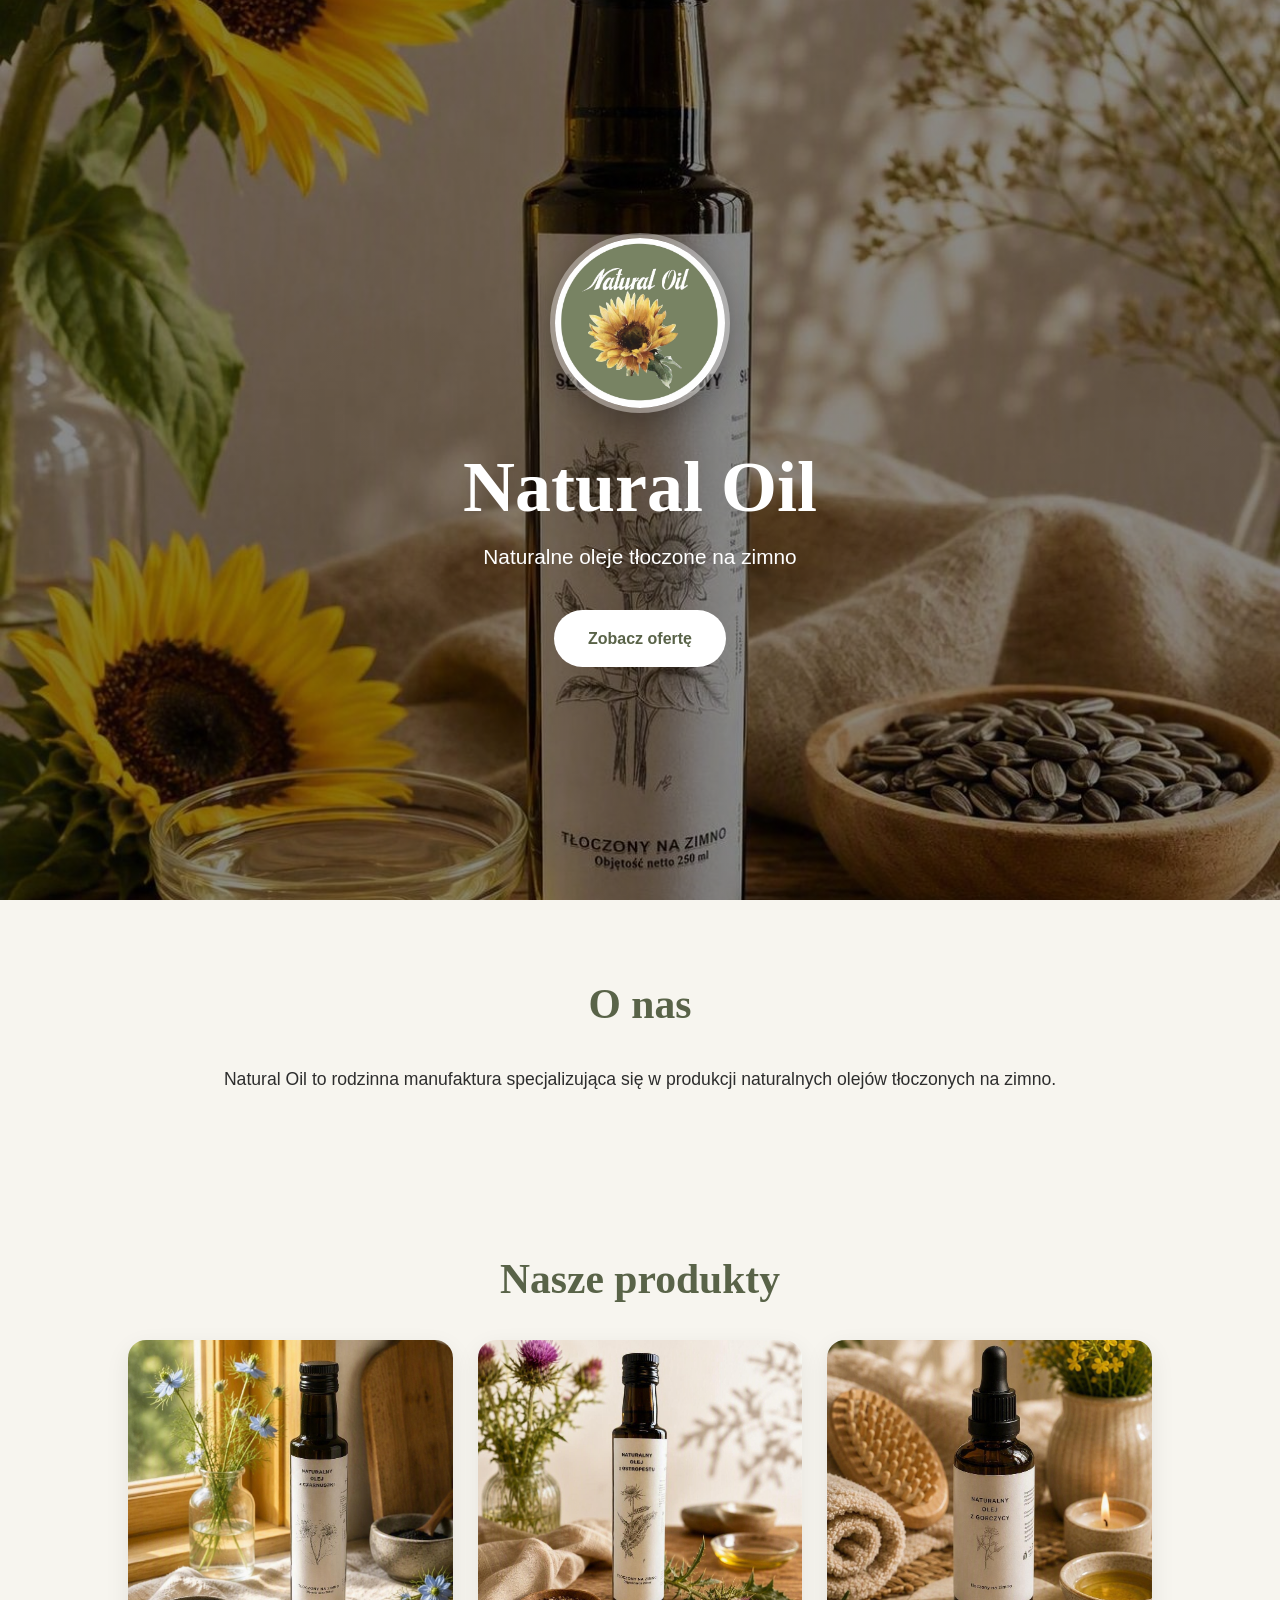
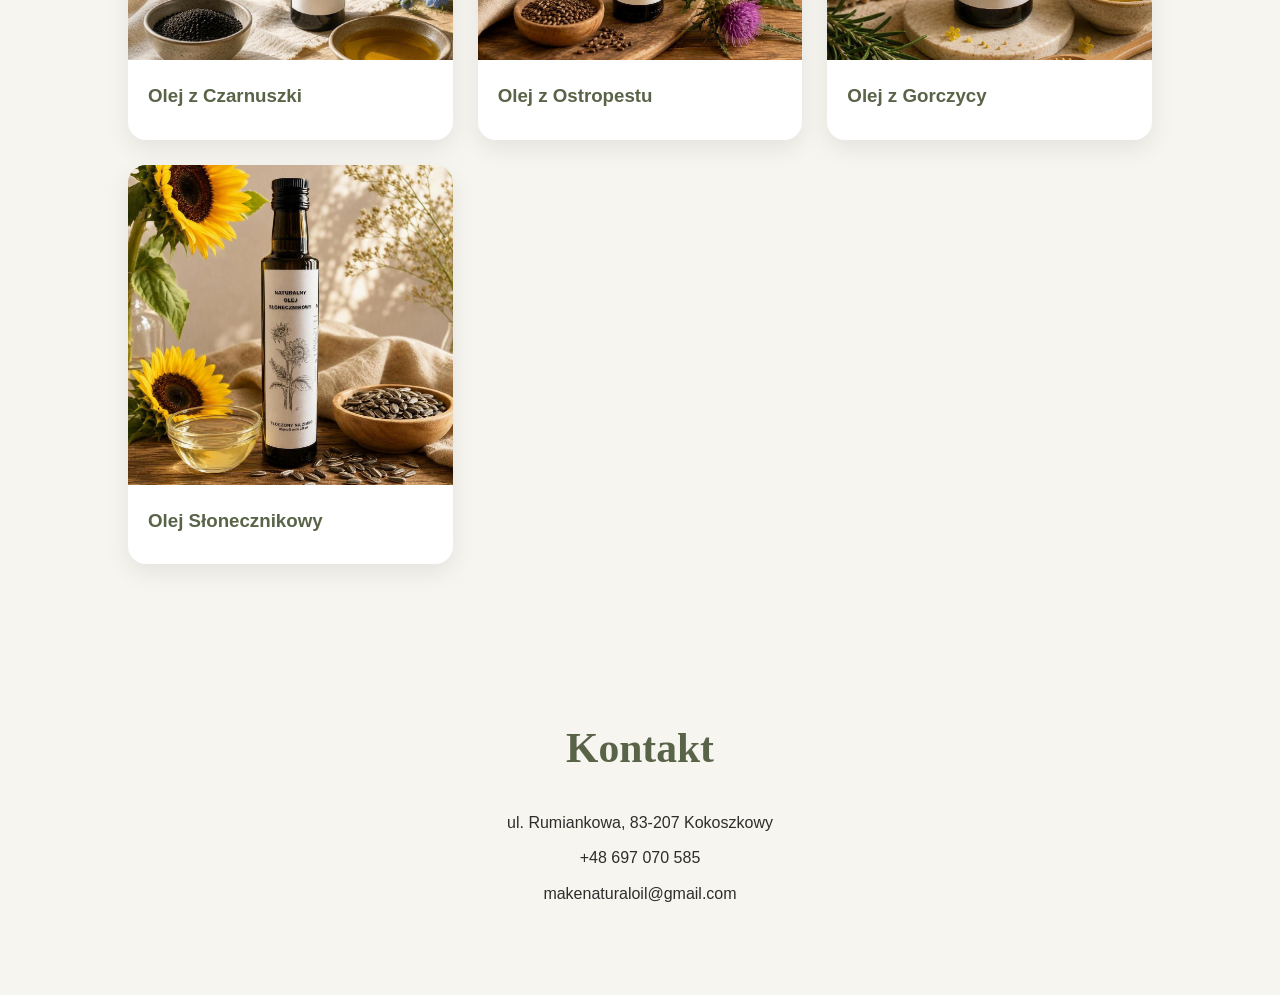
==== index.html @ 24e619bf "Add files via upload Pierwsza wersja strony olejarni" ====
<!DOCTYPE html>
<html lang="pl">
<head>
<meta charset="UTF-8">
<meta name="viewport" content="width=device-width, initial-scale=1.0">
<title>Natural Oil</title>
<link rel="stylesheet" href="style.css">
</head>
<body>

<header>
    <div class="hero">
        <img src="Logo/Logo.jpg" class="hero-logo" alt="Natural Oil">
        <h1>Natural Oil</h1>
        <p>Naturalne oleje tłoczone na zimno</p>
        <a class="btn" href="https://allegro.pl/uzytkownik/JarekGlazer" target="_blank">Zobacz ofertę</a>
    </div>
</header>

<section>
    <h2 class="title">O nas</h2>
    <div class="about">
        Natural Oil to rodzinna manufaktura specjalizująca się w produkcji naturalnych olejów tłoczonych na zimno.
    </div>
</section>

<section>
    <h2 class="title">Nasze produkty</h2>

    <div class="products">

        <a href="Produkty/czarnuszka.html" class="product-link">
            <div class="card">
                <img src="Zdjecia_produktow/Czarnuszka_250.JPG" alt="Olej z Czarnuszki">
                <div class="card-content">
                    <h3>Olej z Czarnuszki</h3>
                </div>
            </div>
        </a>

        <a href="Produkty/ostropest.html" class="product-link">
            <div class="card">
                <img src="Zdjecia_produktow/ostropest_250.JPG" alt="Olej z Ostropestu">
                <div class="card-content">
                    <h3>Olej z Ostropestu</h3>
                </div>
            </div>
        </a>

        <a href="Produkty/gorczyca.html" class="product-link">
            <div class="card">
                <img src="Zdjecia_produktow/Gorczyca_250.JPG" alt="Olej z Gorczycy">
                <div class="card-content">
                    <h3>Olej z Gorczycy</h3>                    
                </div>
            </div>
        </a>

        <a href="Produkty/slonecznik.html" class="product-link">
            <div class="card">
                <img src="Zdjecia_produktow/slonecznik_250.JPG" alt="Olej Słonecznikowy">
                <div class="card-content">
                    <h3>Olej Słonecznikowy</h3>                    
                </div>
            </div>
        </a>

    </div>
</section>

<section class="contact">
    <h2 class="title">Kontakt</h2>
    <p>ul. Rumiankowa, 83-207 Kokoszkowy</p>
    <p>+48 697 070 585</p>
    <p>makenaturaloil@gmail.com</p>
</section>

</body>
</html>
---- style.css ----
/* Natural Oil - style.css */

:root {
    --green: #87906d;
    --green-dark: #596348;
    --cream: #f7f5ef;
    --text: #2d2d2d;
    --white: #ffffff;
    --footer: #48533b;
}

* {
    margin: 0;
    padding: 0;
    box-sizing: border-box;
}

html {
    scroll-behavior: smooth;
}

body {
    font-family: "Inter", Arial, sans-serif;
    background: var(--cream);
    color: var(--text);
    line-height: 1.7;
}

header {
    min-height: 100vh;
    background:
        linear-gradient(rgba(0, 0, 0, 0.45), rgba(0, 0, 0, 0.45)),
        url("Zdjecia_produktow/slonecznik_250.JPG") center / cover no-repeat;
    display: flex;
    align-items: center;
    justify-content: center;
    padding: 40px 20px;
    color: var(--white);
    text-align: center;
}

.hero {
    width: 100%;
    max-width: 900px;
}

.hero-logo {
    width: 180px;
    height: 180px;
    margin-bottom: 25px;
    object-fit: cover;
    border: 5px solid rgba(255, 255, 255, 0.35);
    border-radius: 50%;
    box-shadow: 0 10px 30px rgba(0, 0, 0, 0.25);
}

.hero h1 {
    margin-bottom: 10px;
    font-family: "Playfair Display", Georgia, serif;
    font-size: 4.5rem;
    line-height: 1.15;
}

.hero p {
    margin-bottom: 35px;
    font-size: 1.3rem;
}

.btn {
    display: inline-block;
    padding: 15px 34px;
    border-radius: 40px;
    background: var(--white);
    color: var(--green-dark);
    font-weight: 600;
    text-decoration: none;
    transition: transform 0.25s ease, box-shadow 0.25s ease;
}

.btn:hover,
.btn:focus-visible {
    transform: translateY(-3px);
    box-shadow: 0 10px 24px rgba(0, 0, 0, 0.18);
}

section {
    padding: 80px 10%;
}

.title {
    margin-bottom: 35px;
    color: var(--green-dark);
    font-family: "Playfair Display", Georgia, serif;
    font-size: 2.6rem;
    line-height: 1.2;
    text-align: center;
}

.about {
    max-width: 900px;
    margin: 0 auto;
    font-size: 1.1rem;
    text-align: center;
}

.products {
    display: grid;
    grid-template-columns: repeat(auto-fit, minmax(240px, 1fr));
    gap: 25px;
    max-width: 1300px;
    margin: 0 auto;
}

.card {
    overflow: hidden;
    border-radius: 18px;
    background: var(--white);
    box-shadow: 0 8px 24px rgba(0, 0, 0, 0.08);
    transition: transform 0.25s ease, box-shadow 0.25s ease;
}

.card:hover {
    transform: translateY(-5px);
    box-shadow: 0 14px 32px rgba(0, 0, 0, 0.12);
}

.card img {
    display: block;
    width: 100%;
    height: 320px;
    object-fit: cover;
}

.card > div,
.card-content {
    padding: 20px;
}

.card h3 {
    margin-bottom: 8px;
    color: var(--green-dark);
}

.shop {
    background: var(--green);
    color: var(--white);
    text-align: center;
}

.shop .title {
    color: var(--white);
}

.shop p {
    margin-bottom: 25px;
}

.contact {
    text-align: center;
}

.contact p {
    margin-bottom: 8px;
}

footer {
    padding: 22px;
    background: var(--footer);
    color: var(--white);
    text-align: center;
}

@media (max-width: 768px) {
    header {
        min-height: 85vh;
    }

    .hero-logo {
        width: 130px;
        height: 130px;
    }

    .hero h1 {
        font-size: 3rem;
    }

    .hero p {
        font-size: 1.05rem;
    }

    section {
        padding: 60px 7%;
    }

    .title {
        font-size: 2rem;
    }

    .card img {
        height: 280px;
    }
}
.product-link {
text-decoration: none;
color: inherit;
display: block;
}
.product-link:hover {
color: inherit;
}
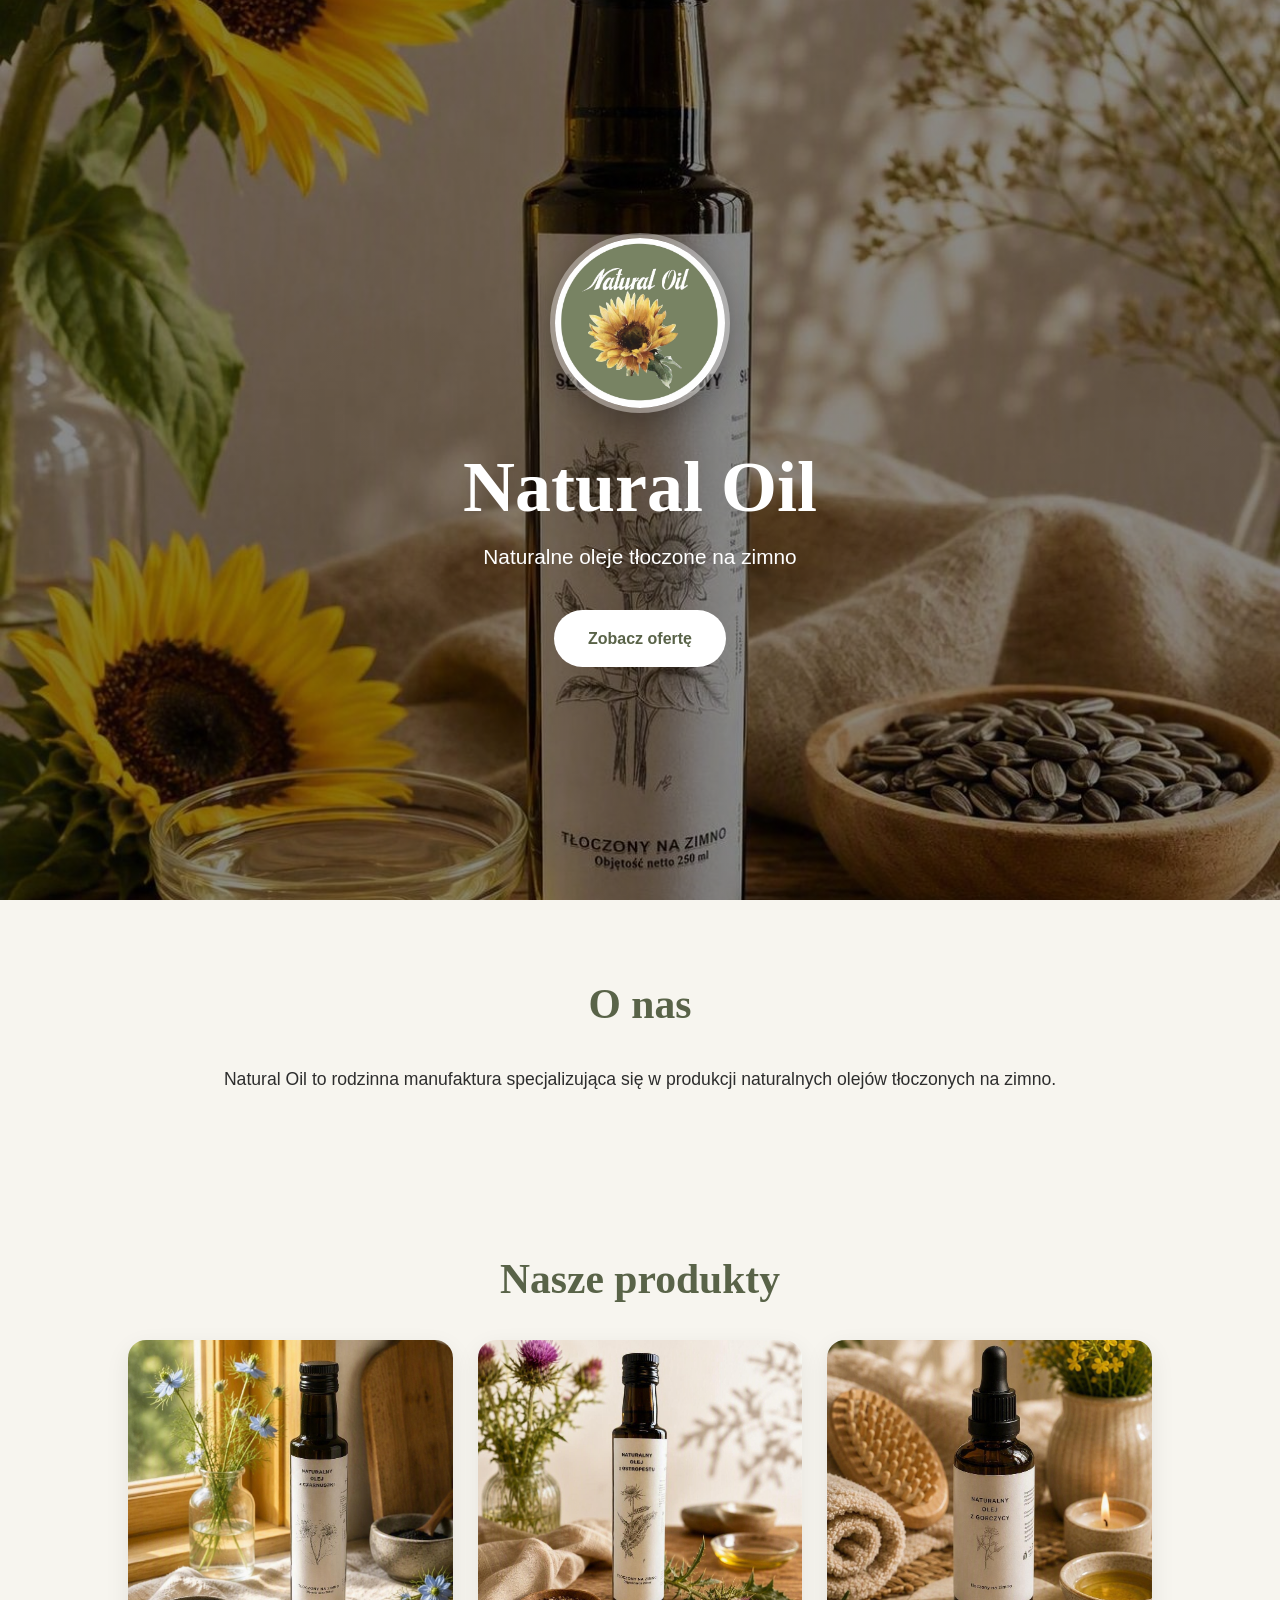
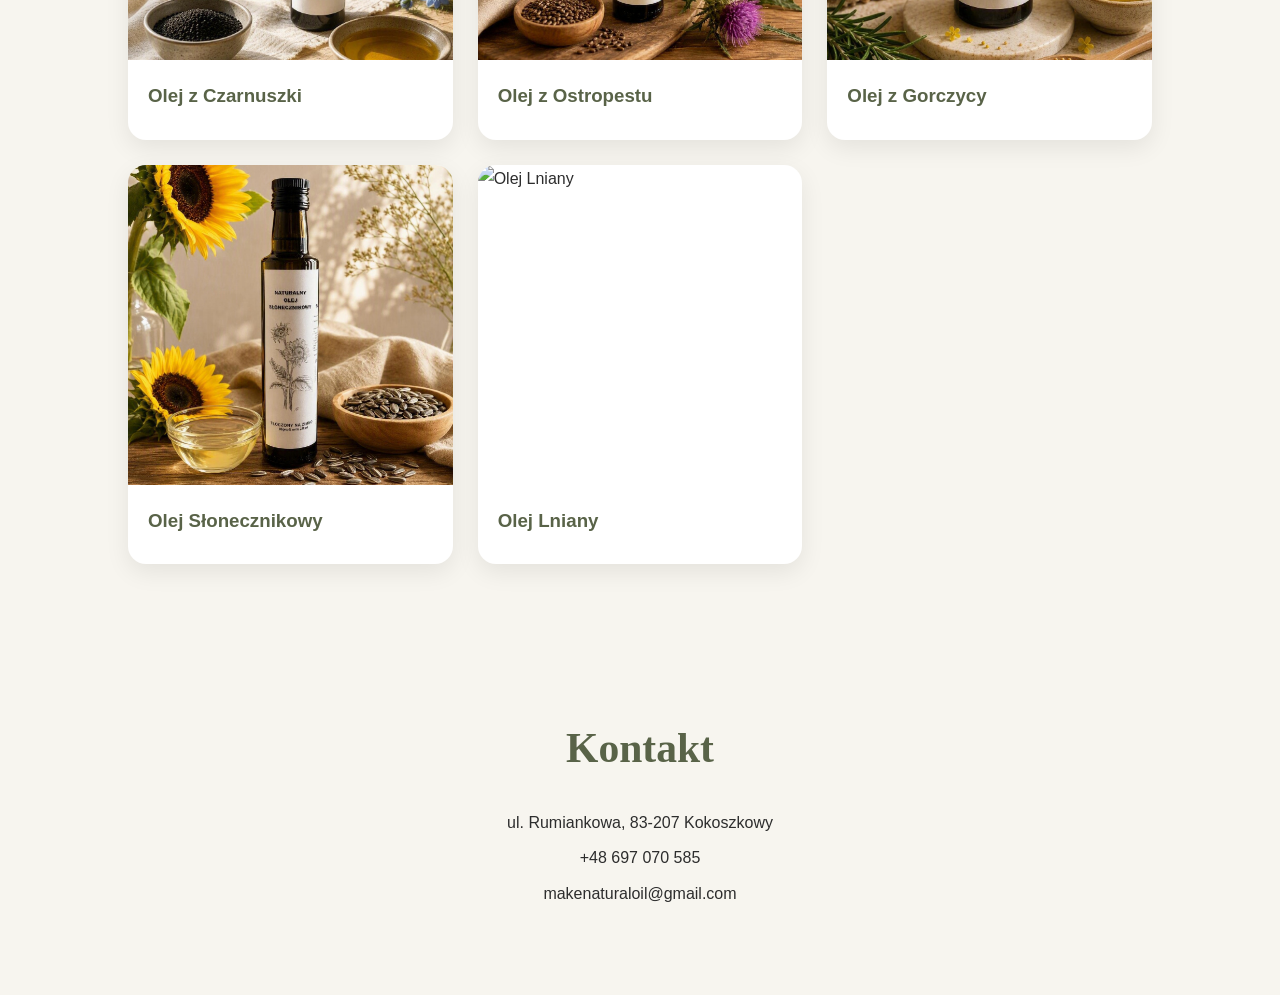
==== commit 38ca4728: "dodano olej lniany" ====
--- a/index.html
+++ b/index.html
@@ -7,28 +7,23 @@
 <link rel="stylesheet" href="style.css">
 </head>
 <body>
-
 <header>
     <div class="hero">
         <img src="Logo/Logo.jpg" class="hero-logo" alt="Natural Oil">
         <h1>Natural Oil</h1>
         <p>Naturalne oleje tłoczone na zimno</p>
-        <a class="btn" href="https://allegro.pl/uzytkownik/JarekGlazer" target="_blank">Zobacz ofertę</a>
+        <a class="btn" href="https://allegro.pl/uzytkownik/JarekGlazer" target="_blank" rel="noopener noreferrer">Zobacz ofertę</a>
     </div>
 </header>
-
 <section>
     <h2 class="title">O nas</h2>
     <div class="about">
         Natural Oil to rodzinna manufaktura specjalizująca się w produkcji naturalnych olejów tłoczonych na zimno.
     </div>
 </section>
-
 <section>
     <h2 class="title">Nasze produkty</h2>
-
     <div class="products">
-
         <a href="Produkty/czarnuszka.html" class="product-link">
             <div class="card">
                 <img src="Zdjecia_produktow/Czarnuszka_250.JPG" alt="Olej z Czarnuszki">
@@ -37,7 +32,6 @@
                 </div>
             </div>
         </a>
-
         <a href="Produkty/ostropest.html" class="product-link">
             <div class="card">
                 <img src="Zdjecia_produktow/ostropest_250.JPG" alt="Olej z Ostropestu">
@@ -46,34 +40,37 @@
                 </div>
             </div>
         </a>
-
         <a href="Produkty/gorczyca.html" class="product-link">
             <div class="card">
                 <img src="Zdjecia_produktow/Gorczyca_250.JPG" alt="Olej z Gorczycy">
                 <div class="card-content">
-                    <h3>Olej z Gorczycy</h3>                    
+                    <h3>Olej z Gorczycy</h3>
                 </div>
             </div>
         </a>
-
         <a href="Produkty/slonecznik.html" class="product-link">
             <div class="card">
                 <img src="Zdjecia_produktow/slonecznik_250.JPG" alt="Olej Słonecznikowy">
                 <div class="card-content">
-                    <h3>Olej Słonecznikowy</h3>                    
+                    <h3>Olej Słonecznikowy</h3>
                 </div>
             </div>
         </a>
-
+        <a href="Produkty/len.html" class="product-link">
+            <div class="card">
+                <img src="Zdjecia_produktow/Len_250.jpg" alt="Olej Lniany">
+                <div class="card-content">
+                    <h3>Olej Lniany</h3>
+                </div>
+            </div>
+        </a>
     </div>
 </section>
-
 <section class="contact">
     <h2 class="title">Kontakt</h2>
     <p>ul. Rumiankowa, 83-207 Kokoszkowy</p>
     <p>+48 697 070 585</p>
     <p>makenaturaloil@gmail.com</p>
 </section>
-
 </body>
-</html>+</html>
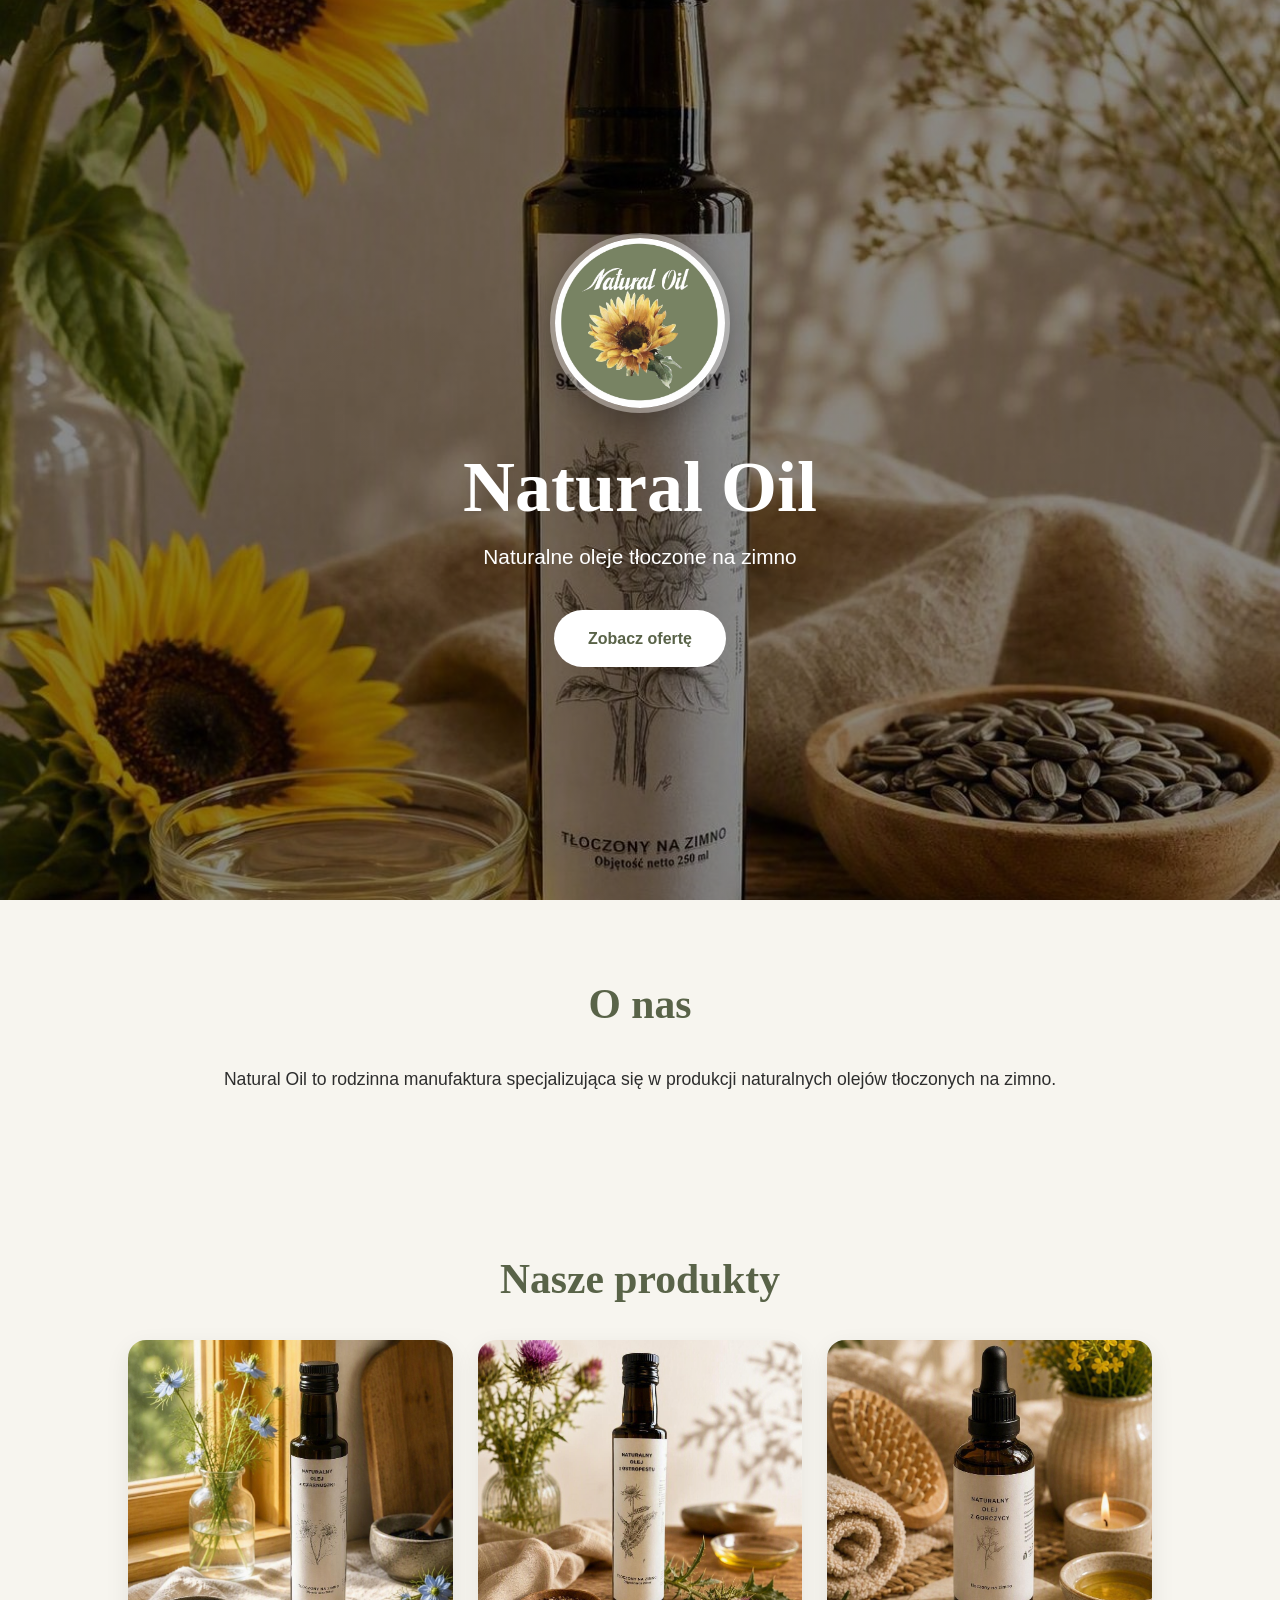
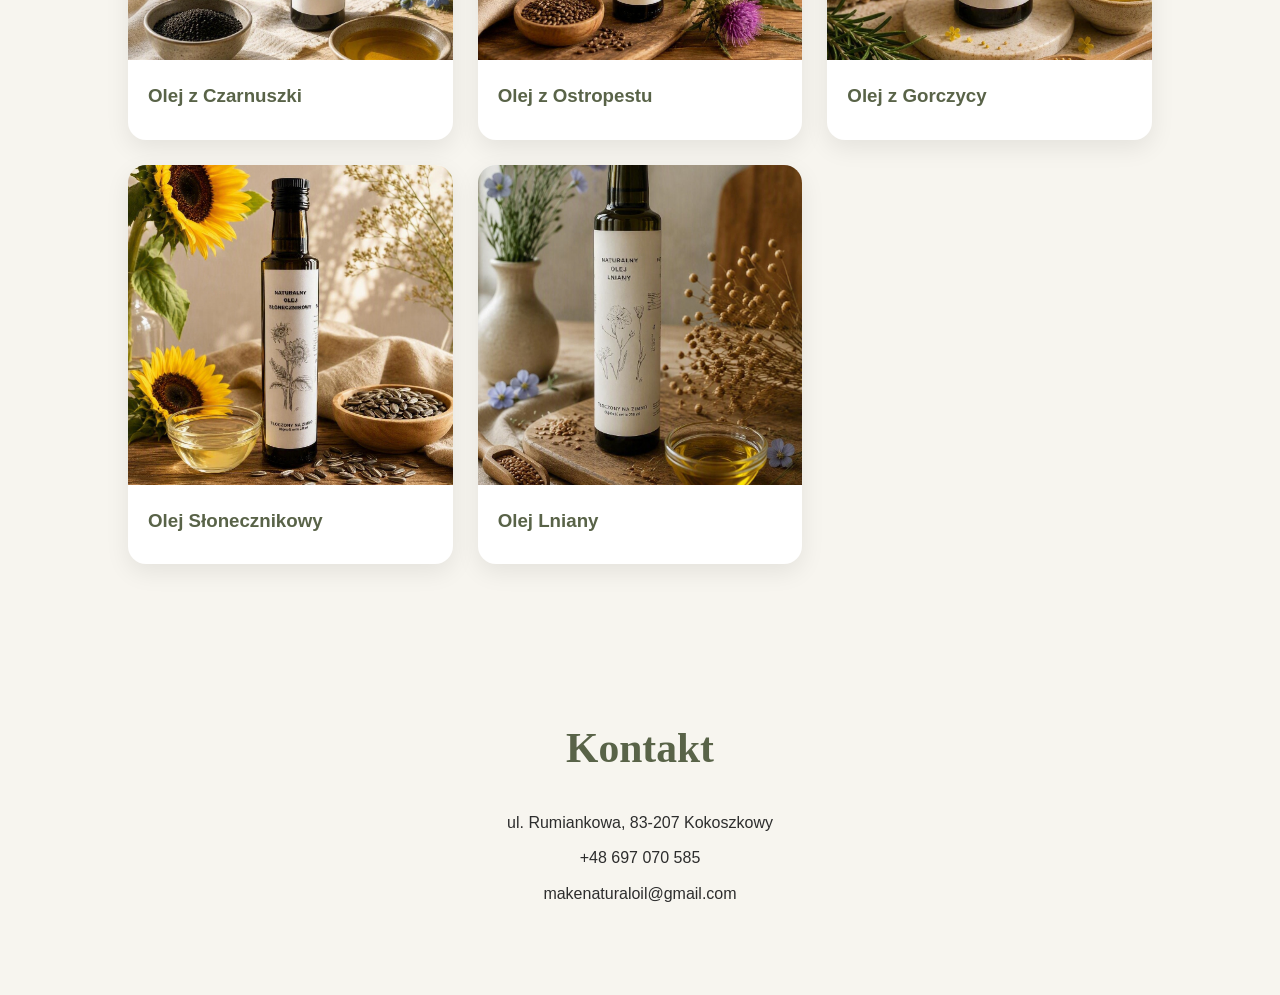
==== commit b74796d2: "zmiana len" ====
--- a/index.html
+++ b/index.html
@@ -58,7 +58,7 @@
         </a>
         <a href="Produkty/len.html" class="product-link">
             <div class="card">
-                <img src="Zdjecia_produktow/Len_250.jpg" alt="Olej Lniany">
+                <img src="Zdjecia_produktow/Len_250.JPG" alt="Olej Lniany">
                 <div class="card-content">
                     <h3>Olej Lniany</h3>
                 </div>
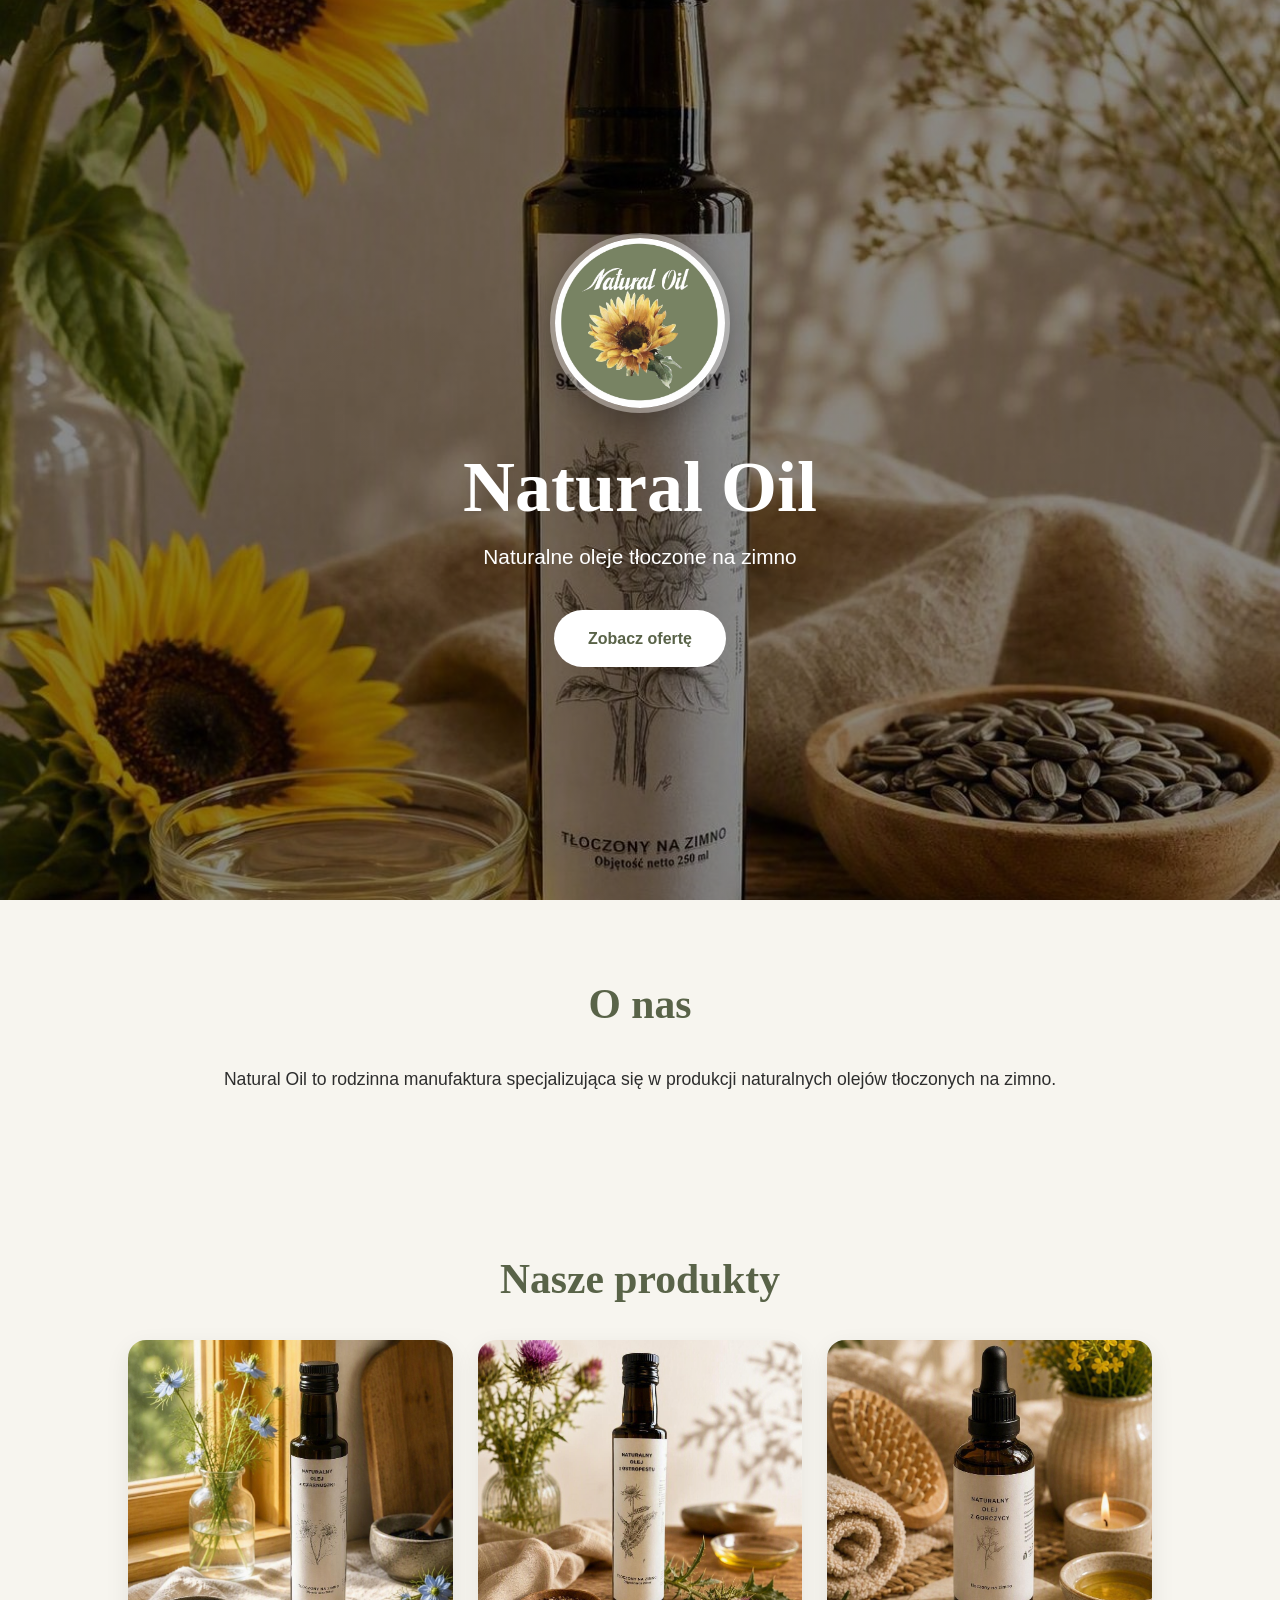
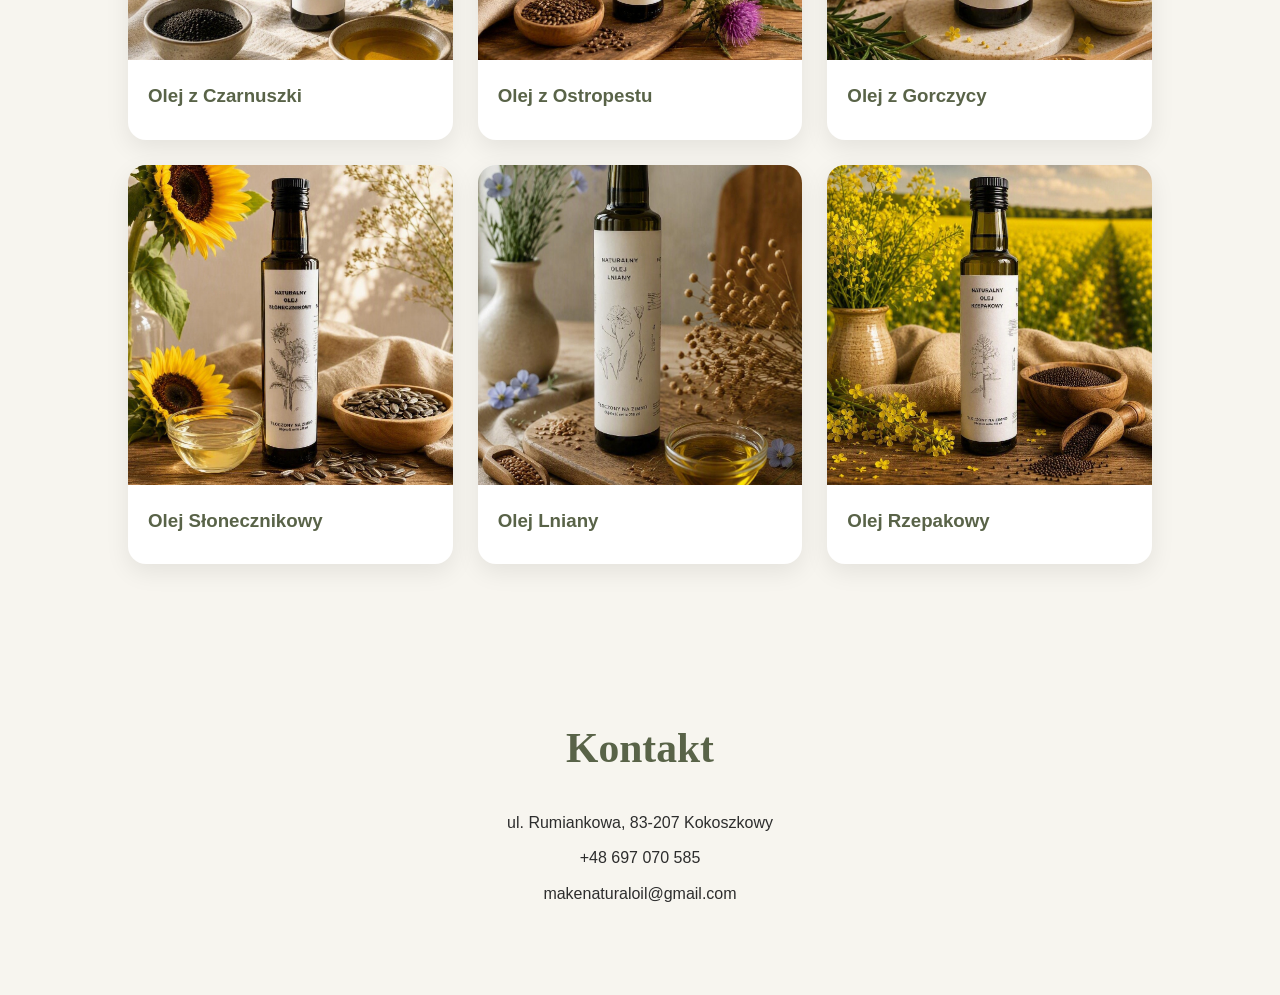
==== commit 3a9b9b8a: "rzpak" ====
--- a/index.html
+++ b/index.html
@@ -24,46 +24,12 @@
 <section>
     <h2 class="title">Nasze produkty</h2>
     <div class="products">
-        <a href="Produkty/czarnuszka.html" class="product-link">
-            <div class="card">
-                <img src="Zdjecia_produktow/Czarnuszka_250.JPG" alt="Olej z Czarnuszki">
-                <div class="card-content">
-                    <h3>Olej z Czarnuszki</h3>
-                </div>
-            </div>
-        </a>
-        <a href="Produkty/ostropest.html" class="product-link">
-            <div class="card">
-                <img src="Zdjecia_produktow/ostropest_250.JPG" alt="Olej z Ostropestu">
-                <div class="card-content">
-                    <h3>Olej z Ostropestu</h3>
-                </div>
-            </div>
-        </a>
-        <a href="Produkty/gorczyca.html" class="product-link">
-            <div class="card">
-                <img src="Zdjecia_produktow/Gorczyca_250.JPG" alt="Olej z Gorczycy">
-                <div class="card-content">
-                    <h3>Olej z Gorczycy</h3>
-                </div>
-            </div>
-        </a>
-        <a href="Produkty/slonecznik.html" class="product-link">
-            <div class="card">
-                <img src="Zdjecia_produktow/slonecznik_250.JPG" alt="Olej Słonecznikowy">
-                <div class="card-content">
-                    <h3>Olej Słonecznikowy</h3>
-                </div>
-            </div>
-        </a>
-        <a href="Produkty/len.html" class="product-link">
-            <div class="card">
-                <img src="Zdjecia_produktow/Len_250.JPG" alt="Olej Lniany">
-                <div class="card-content">
-                    <h3>Olej Lniany</h3>
-                </div>
-            </div>
-        </a>
+        <a href="Produkty/czarnuszka.html" class="product-link"><div class="card"><img src="Zdjecia_produktow/Czarnuszka_250.JPG" alt="Olej z Czarnuszki"><div class="card-content"><h3>Olej z Czarnuszki</h3></div></div></a>
+        <a href="Produkty/ostropest.html" class="product-link"><div class="card"><img src="Zdjecia_produktow/ostropest_250.JPG" alt="Olej z Ostropestu"><div class="card-content"><h3>Olej z Ostropestu</h3></div></div></a>
+        <a href="Produkty/gorczyca.html" class="product-link"><div class="card"><img src="Zdjecia_produktow/Gorczyca_250.JPG" alt="Olej z Gorczycy"><div class="card-content"><h3>Olej z Gorczycy</h3></div></div></a>
+        <a href="Produkty/slonecznik.html" class="product-link"><div class="card"><img src="Zdjecia_produktow/slonecznik_250.JPG" alt="Olej Słonecznikowy"><div class="card-content"><h3>Olej Słonecznikowy</h3></div></div></a>
+        <a href="Produkty/len.html" class="product-link"><div class="card"><img src="Zdjecia_produktow/Len_250.JPG" alt="Olej Lniany"><div class="card-content"><h3>Olej Lniany</h3></div></div></a>
+        <a href="Produkty/rzepak.html" class="product-link"><div class="card"><img src="Zdjecia_produktow/rzepak_250.JPG" alt="Olej Rzepakowy"><div class="card-content"><h3>Olej Rzepakowy</h3></div></div></a>
     </div>
 </section>
 <section class="contact">
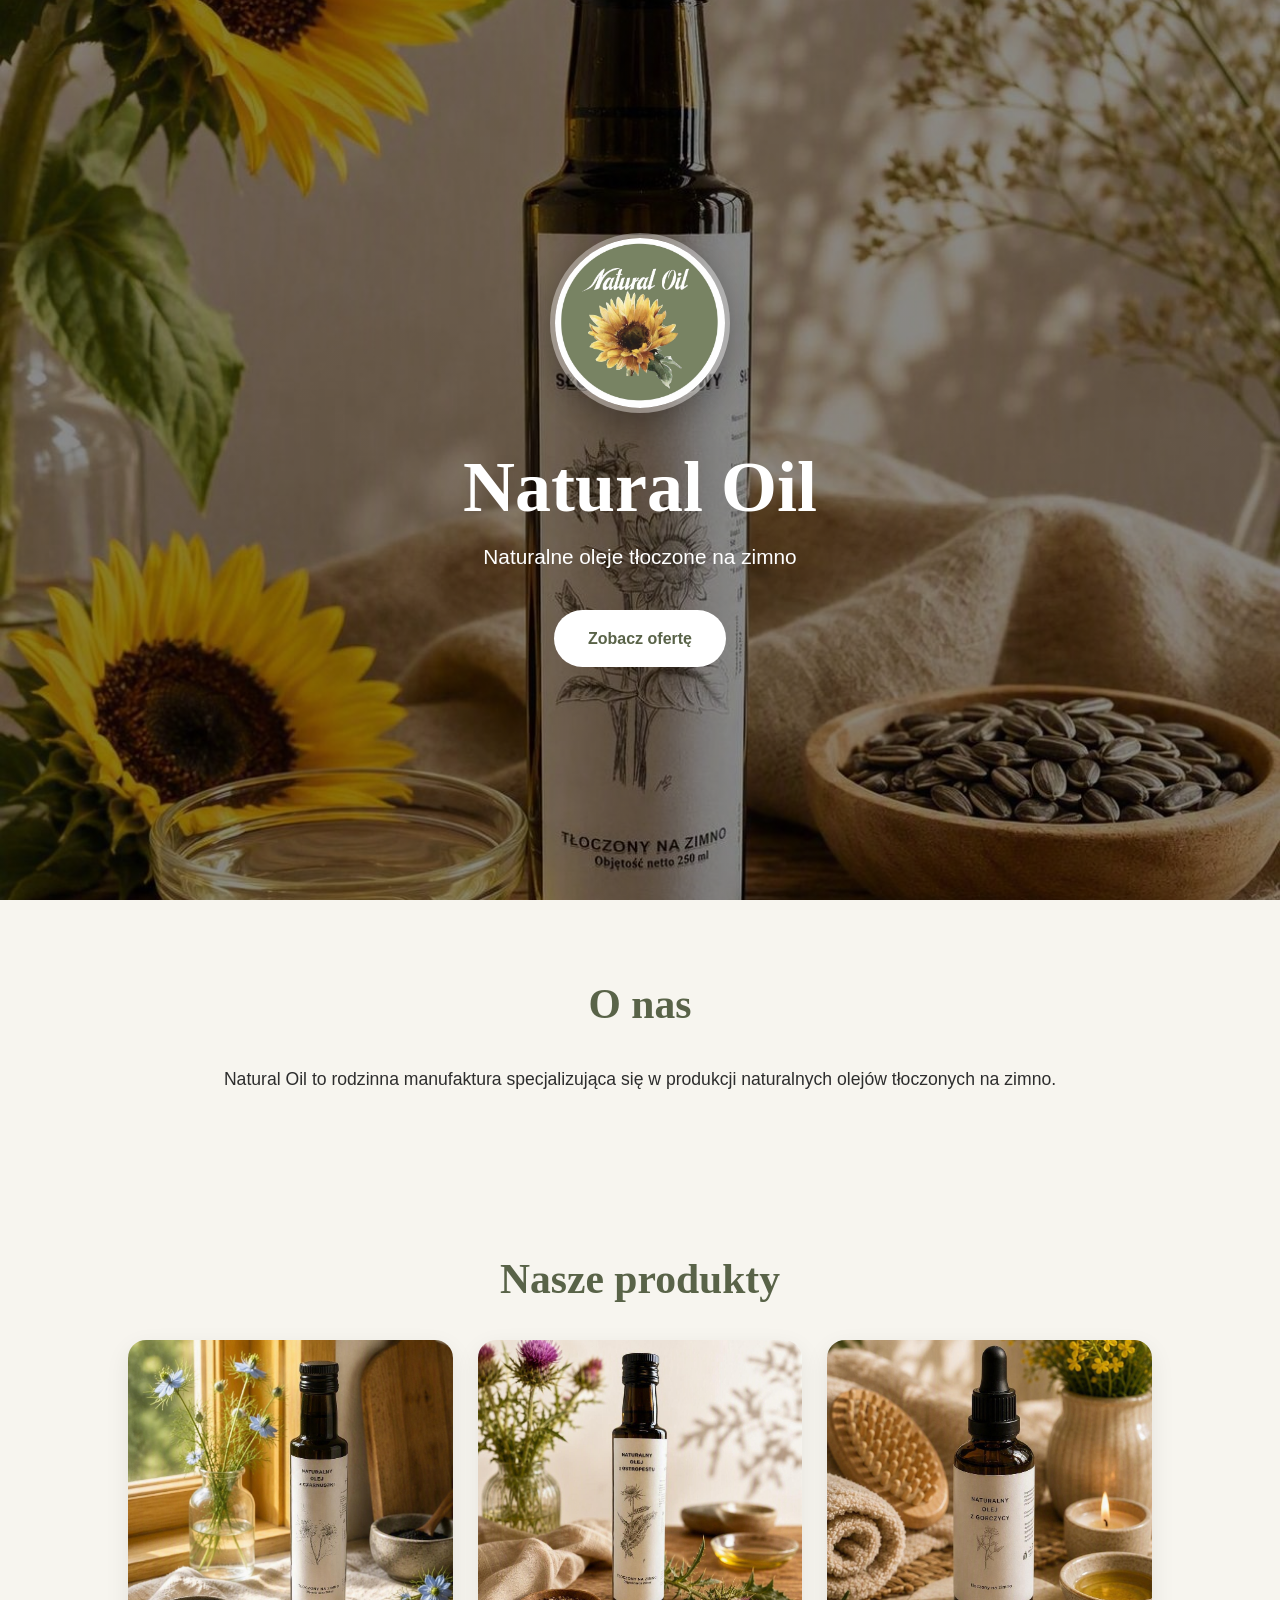
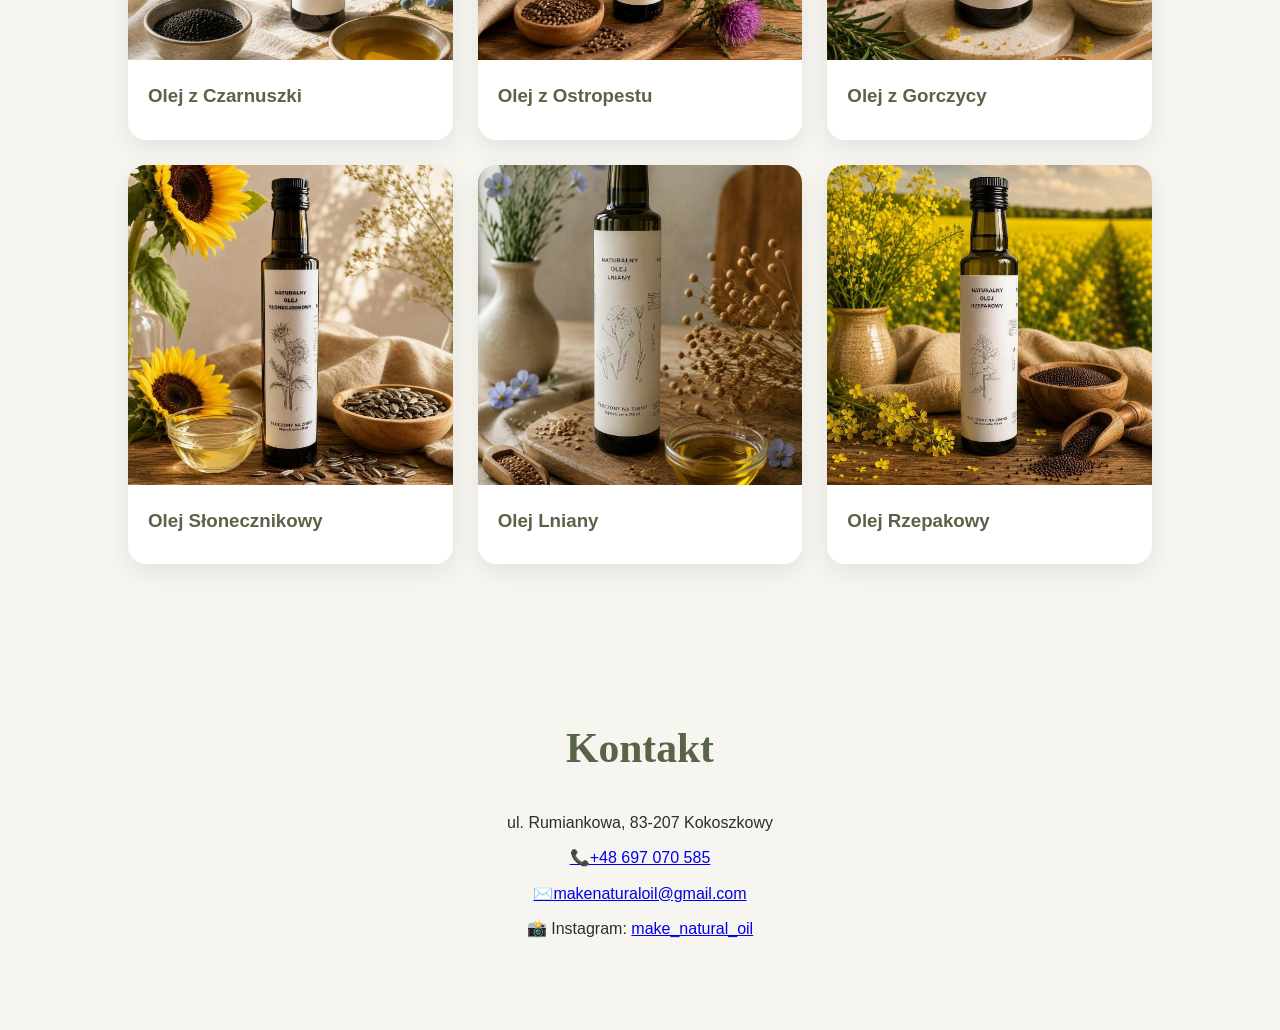
==== commit 70b95b25: "Update index.html" ====
--- a/index.html
+++ b/index.html
@@ -4,6 +4,7 @@
 <meta charset="UTF-8">
 <meta name="viewport" content="width=device-width, initial-scale=1.0">
 <title>Natural Oil</title>
+<link rel="icon" type="image/jpeg" href="Logo/Logo.jpg">
 <link rel="stylesheet" href="style.css">
 </head>
 <body>
@@ -35,8 +36,9 @@
 <section class="contact">
     <h2 class="title">Kontakt</h2>
     <p>ul. Rumiankowa, 83-207 Kokoszkowy</p>
-    <p>+48 697 070 585</p>
-    <p>makenaturaloil@gmail.com</p>
+    <p><a href="tel:+48697070585">📞+48 697 070 585</a></p>
+    <p><a href="mailto:makenaturaloil@gmail.com">✉️makenaturaloil@gmail.com</a></p>
+    <p>📸 Instagram: <a href="https://instagram.com/make_natural_oil" target="_blank" rel="noopener noreferrer"> make_natural_oil </a></p>
 </section>
 </body>
 </html>
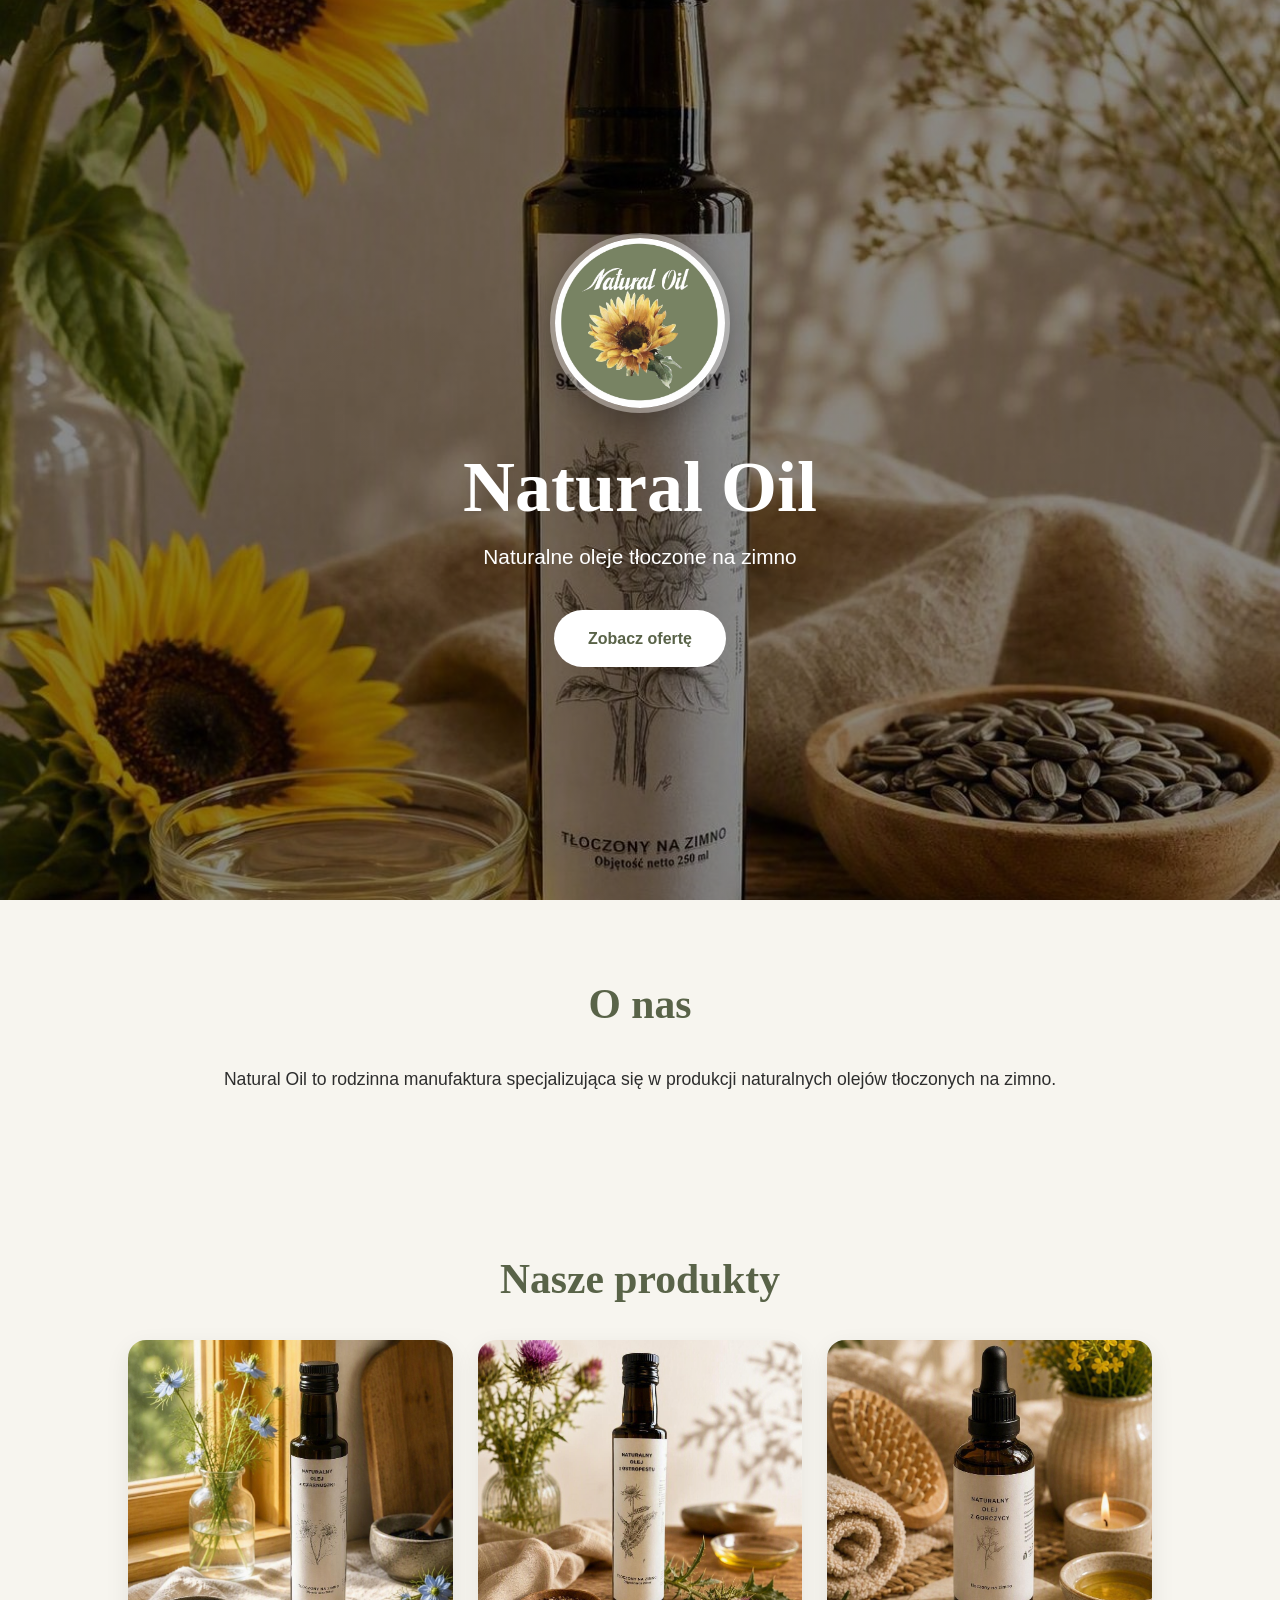
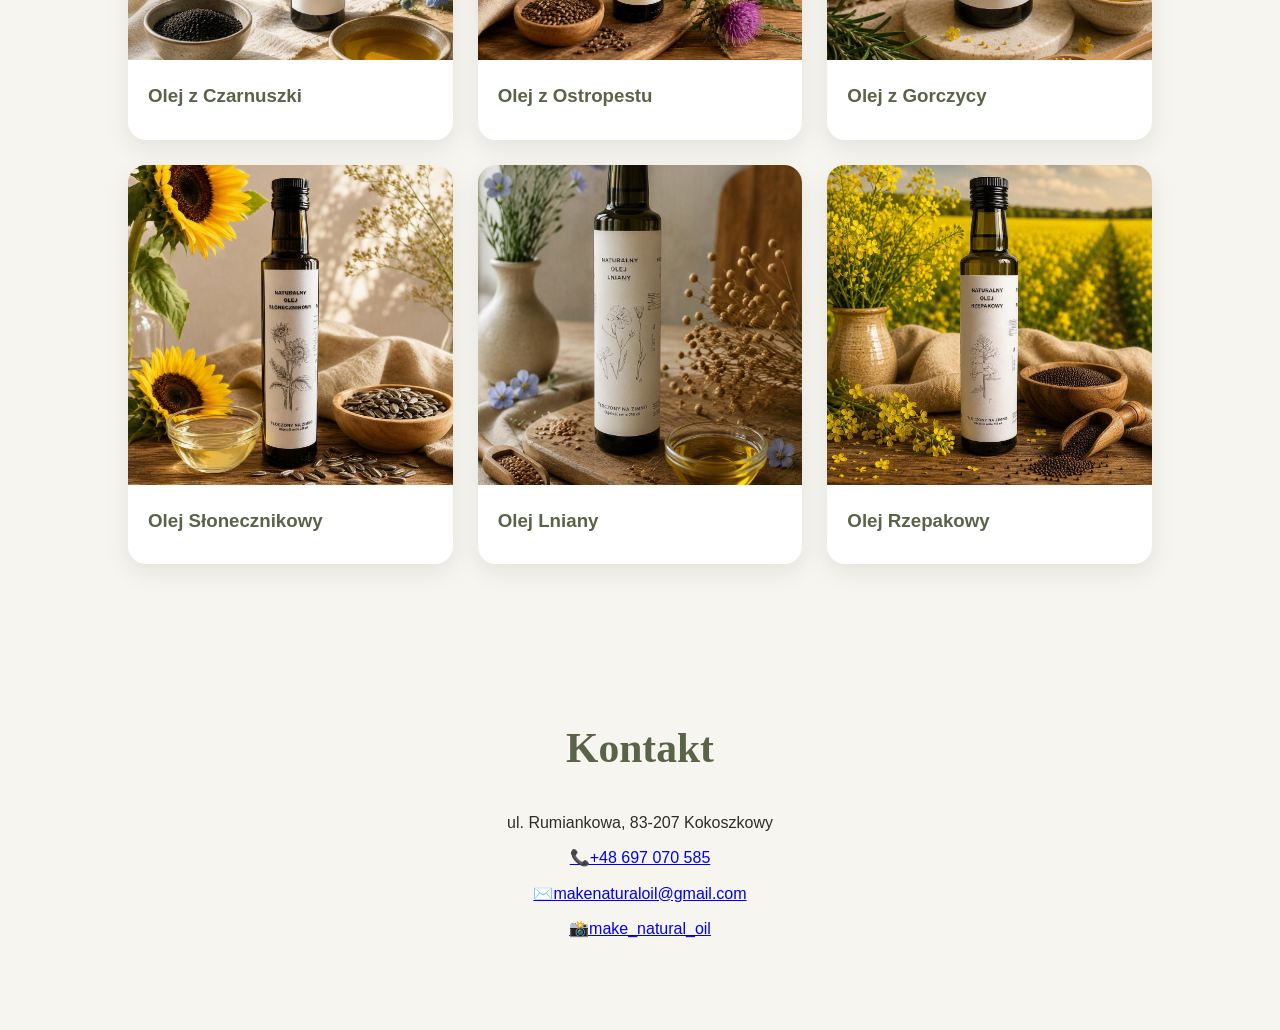
==== commit b85bc606: "Update index.html" ====
--- a/index.html
+++ b/index.html
@@ -5,6 +5,7 @@
 <meta name="viewport" content="width=device-width, initial-scale=1.0">
 <title>Natural Oil</title>
 <link rel="icon" type="image/jpeg" href="Logo/Logo.jpg">
+<meta name="google-site-verification" content="C1i7pshTQ4fZwDO_Pc-0jg95XZNVK8z36k5CKJ-zrJ0" />
 <link rel="stylesheet" href="style.css">
 </head>
 <body>
@@ -38,7 +39,7 @@
     <p>ul. Rumiankowa, 83-207 Kokoszkowy</p>
     <p><a href="tel:+48697070585">📞+48 697 070 585</a></p>
     <p><a href="mailto:makenaturaloil@gmail.com">✉️makenaturaloil@gmail.com</a></p>
-    <p>📸 Instagram: <a href="https://instagram.com/make_natural_oil" target="_blank" rel="noopener noreferrer"> make_natural_oil </a></p>
+    <p><a href="https://instagram.com/make_natural_oil" target="_blank" rel="noopener noreferrer">📸make_natural_oil </a></p>
 </section>
 </body>
 </html>
